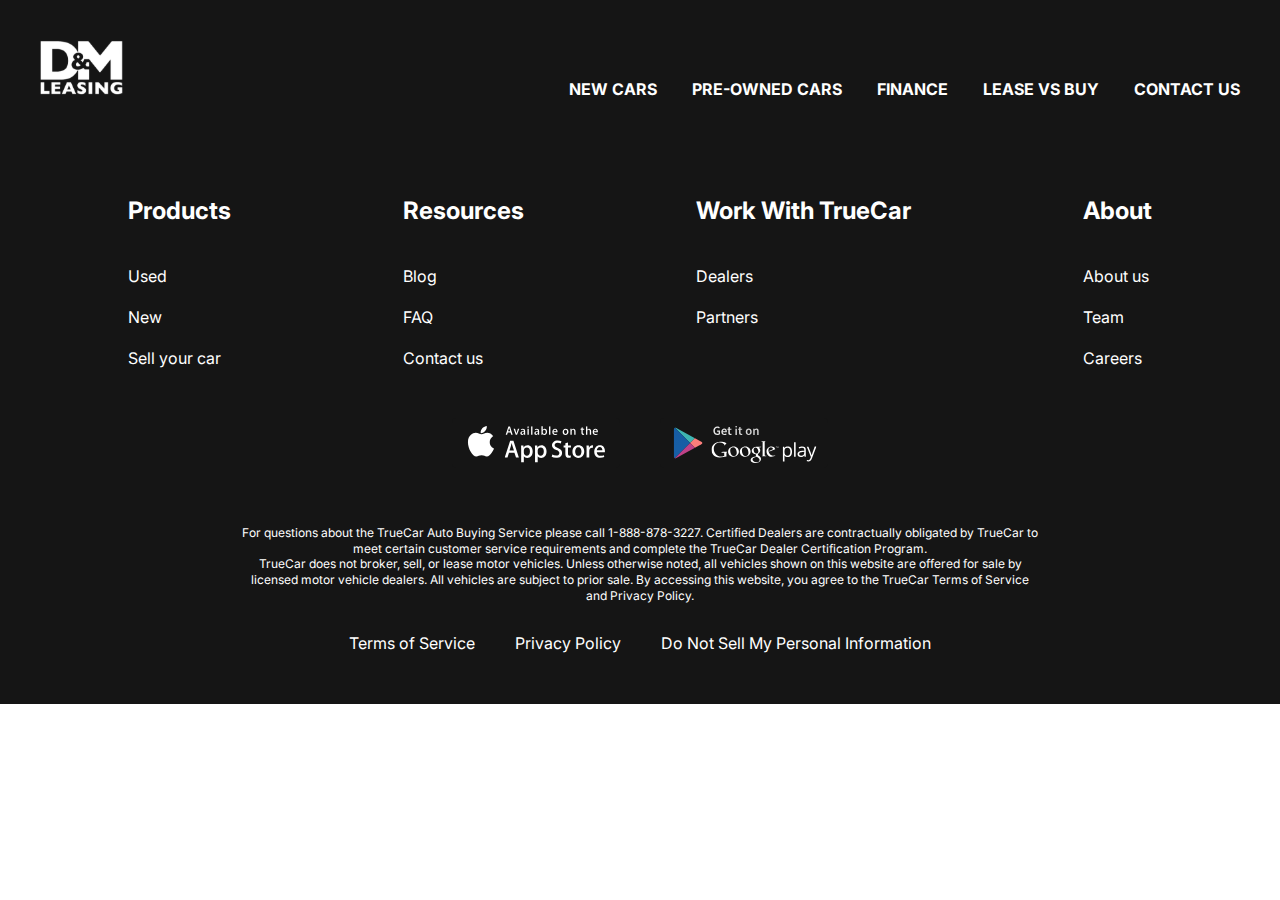
==== index.html @ 7f2f2e2e "header+footer" ====
<!DOCTYPE html>
<html lang="en">
<head>
    <meta charset="UTF-8">
    <meta name="viewport" content="width=device-width, initial-scale=1.0">
    <title>CARS</title>
    <link rel="preconnect" href="https://fonts.googleapis.com">
    <link rel="preconnect" href="https://fonts.gstatic.com" crossorigin>
    <link href="https://fonts.googleapis.com/css2?family=Inter:opsz,wght@14..32,400;700&display=swap" rel="stylesheet">
    <link rel="stylesheet" href="css/style.css">
</head>
<body>
    <div class="wrapper">
        <header class="header header-main">
            <div class="container">
                <div class="header-inner">
                    <a href="#" class="logo">
                        <img src="images/logo.svg" alt="" class="logo-img">
                    </a>
                    
                    <nav class="menu">
                        <ul class="menu-list">
                            <li class="menu-list-item"><a href="#" class="menu-list-link">NEW CARS</a></li>
                            <li class="menu-list-item"><a href="#" class="menu-list-link">PRE-OWNED CARS</a></li>
                            <li class="menu-list-item"><a href="#" class="menu-list-link">FINANCE</a></li>
                            <li class="menu-list-item"><a href="#" class="menu-list-link">LEASE VS BUY</a></li>
                            <li class="menu-list-item"><a href="#" class="menu-list-link">CONTACT US</a></li>
                        </ul>
                    </nav>
                </div>
            </div>
        </header>
        <main class="main">

        </main>
        <footer class="footer">
            <div class="container">
                <nav class="footer-menu">
                    <ul class="footer-menu-list">
                        <li class="footer-menu-item"><p href="#" class="footer-menu-title">Products</p></li>
                        <li class="footer-menu-item"><a href="#" class="footer-menu-link">Used</a></li>
                        <li class="footer-menu-item"><a href="#" class="footer-menu-link">New</a></li>
                        <li class="footer-menu-item"><a href="#" class="footer-menu-link">Sell your car</a></li>
                    </ul>
                    <ul class="footer-menu-list">
                        <li class="footer-menu-item"><p href="#" class="footer-menu-title">Resources</p></li>
                        <li class="footer-menu-item"><a href="#" class="footer-menu-link">Blog</a></li>
                        <li class="footer-menu-item"><a href="#" class="footer-menu-link">FAQ</a></li>
                        <li class="footer-menu-item"><a href="#" class="footer-menu-link">Contact us</a></li>
                    </ul>
                    <ul class="footer-menu-list">
                        <li class="footer-menu-item"><p href="#" class="footer-menu-title">Work With TrueCar</p></li>
                        <li class="footer-menu-item"><a href="#" class="footer-menu-link">Dealers</a></li>
                        <li class="footer-menu-item"><a href="#" class="footer-menu-link">Partners</a></li>
                    </ul>
                    <ul class="footer-menu-list">
                        <li class="footer-menu-item"><p href="#" class="footer-menu-title">About</p></li>
                        <li class="footer-menu-item"><a href="#" class="footer-menu-link">About us</a></li>
                        <li class="footer-menu-item"><a href="#" class="footer-menu-link">Team</a></li>
                        <li class="footer-menu-item"><a href="#" class="footer-menu-link">Careers</a></li>
                    </ul>
                </nav>
                <ul class="app">
                    <li class="app-item">
                        <a href="" class="app-item-link">
                            <img class="app-item-img" src="images/appstore.svg" alt="">
                        </a>
                    </li>
                    <li class="app-item">
                        <a href="" class="app-item-link">
                            <img class="app-item-img" src="images/googleplay.svg" alt="">
                        </a>
                    </li>
                </ul>
                <div class="footer-copy">
                    <p class="footer-copy-text">For questions about the TrueCar Auto Buying Service please call 1-888-878-3227.
                    Certified Dealers are contractually obligated by TrueCar to meet certain customer service requirements and complete the
                    TrueCar Dealer Certification Program.</p>
                    <p class="footer-copy-text">TrueCar does not broker, sell, or lease motor vehicles. Unless otherwise noted, all vehicles shown on this website are
                    offered for sale by licensed motor vehicle dealers. All vehicles are subject to prior sale. By accessing this website,
                    you agree to the TrueCar Terms of Service and Privacy Policy. </p>
                </div>
                <nav class="copy-nav">
                    <ul class="copy-nav-list">
                        <li class="copy-nav-item"><a href="#" class="copy-nav-link">Terms of Service</a></li>
                        <li class="copy-nav-item"><a href="#" class="copy-nav-link">Privacy Policy</a></li>
                        <li class="copy-nav-item"><a href="#" class="copy-nav-link">Do Not Sell My Personal Information</a></li>
                    </ul>
                </nav>
            </div>
        </footer>
    </div>
</body>
</html>
---- css/style.css ----
html{
    box-sizing: border-box;
}

*, *::after, *::before{
    box-sizing: inherit;
    margin: 0;
    padding: 0;
}

ul{
    list-style: none;
}

a{
    text-decoration: none;
    color: inherit;
}

.container {
    max-width: 1220px;
    margin: 0 auto;
    padding: 0 10px;
}

body{
    font-family: "Inter", sans-serif;
    font-size: 16px;
    font-weight: 400;
    line-height: 1.3;
}

/* ---------------header-------------- */

.header{
    background-color: #151515;
}

/* .header-main{
    background-color: transparent;
} */


.header-inner {
    padding-top: 40px;
    padding-bottom: 45px;
    display: flex;
    justify-content: space-between;
    align-items: flex-end;
}
.menu-list {
    display: flex;
    gap: 35px;
}

.menu-list-link {
    color: white;
    text-transform: uppercase;
    font-weight: 700;
    
}

/* ------------------------------------- */

/* --------------footer--------------- */
.footer {
    background-color: #151515;
    padding: 50px 32px;
    color: white;
}

.footer-menu {
    display: flex;
    justify-content: space-around;
    margin-bottom: 50px;
}

.footer-menu-list {
    max-width: 250px;
}

.footer-menu-item +.footer-menu-item{
    padding-top: 20px;
}

.footer-menu-title {
    font-weight: 700;
    font-size: 24px;
    padding-bottom: 20px;
}

.footer-menu-link {}

.app {
    display: flex;
    justify-content: center;
    gap: 40px;
    margin-bottom: 52px;
}

.footer-copy {
    max-width: 800px;
    font-size: 12px;
    margin: 0 auto 30px;
    text-align: center;
}

.copy-nav-list {
    display: flex;
        gap: 40px;
        justify-content: center;
}

/* -------------------------------------- */
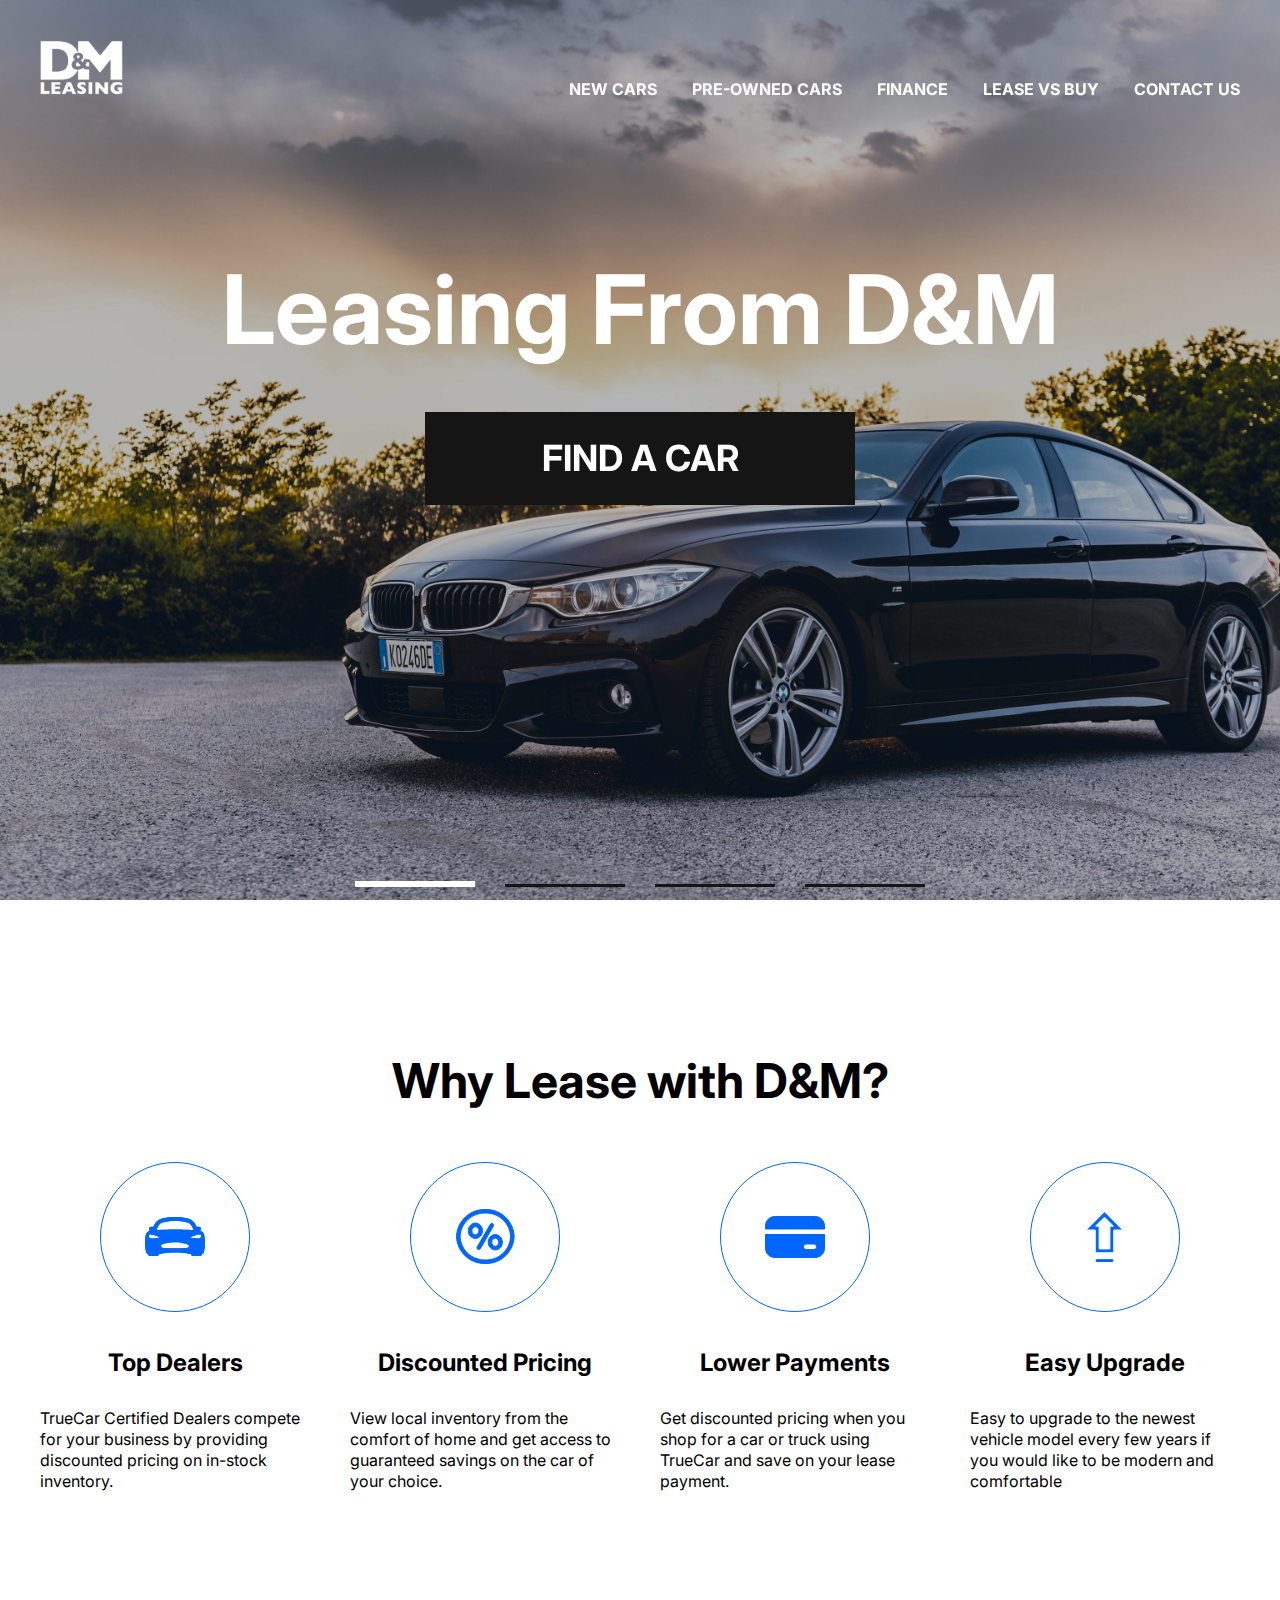
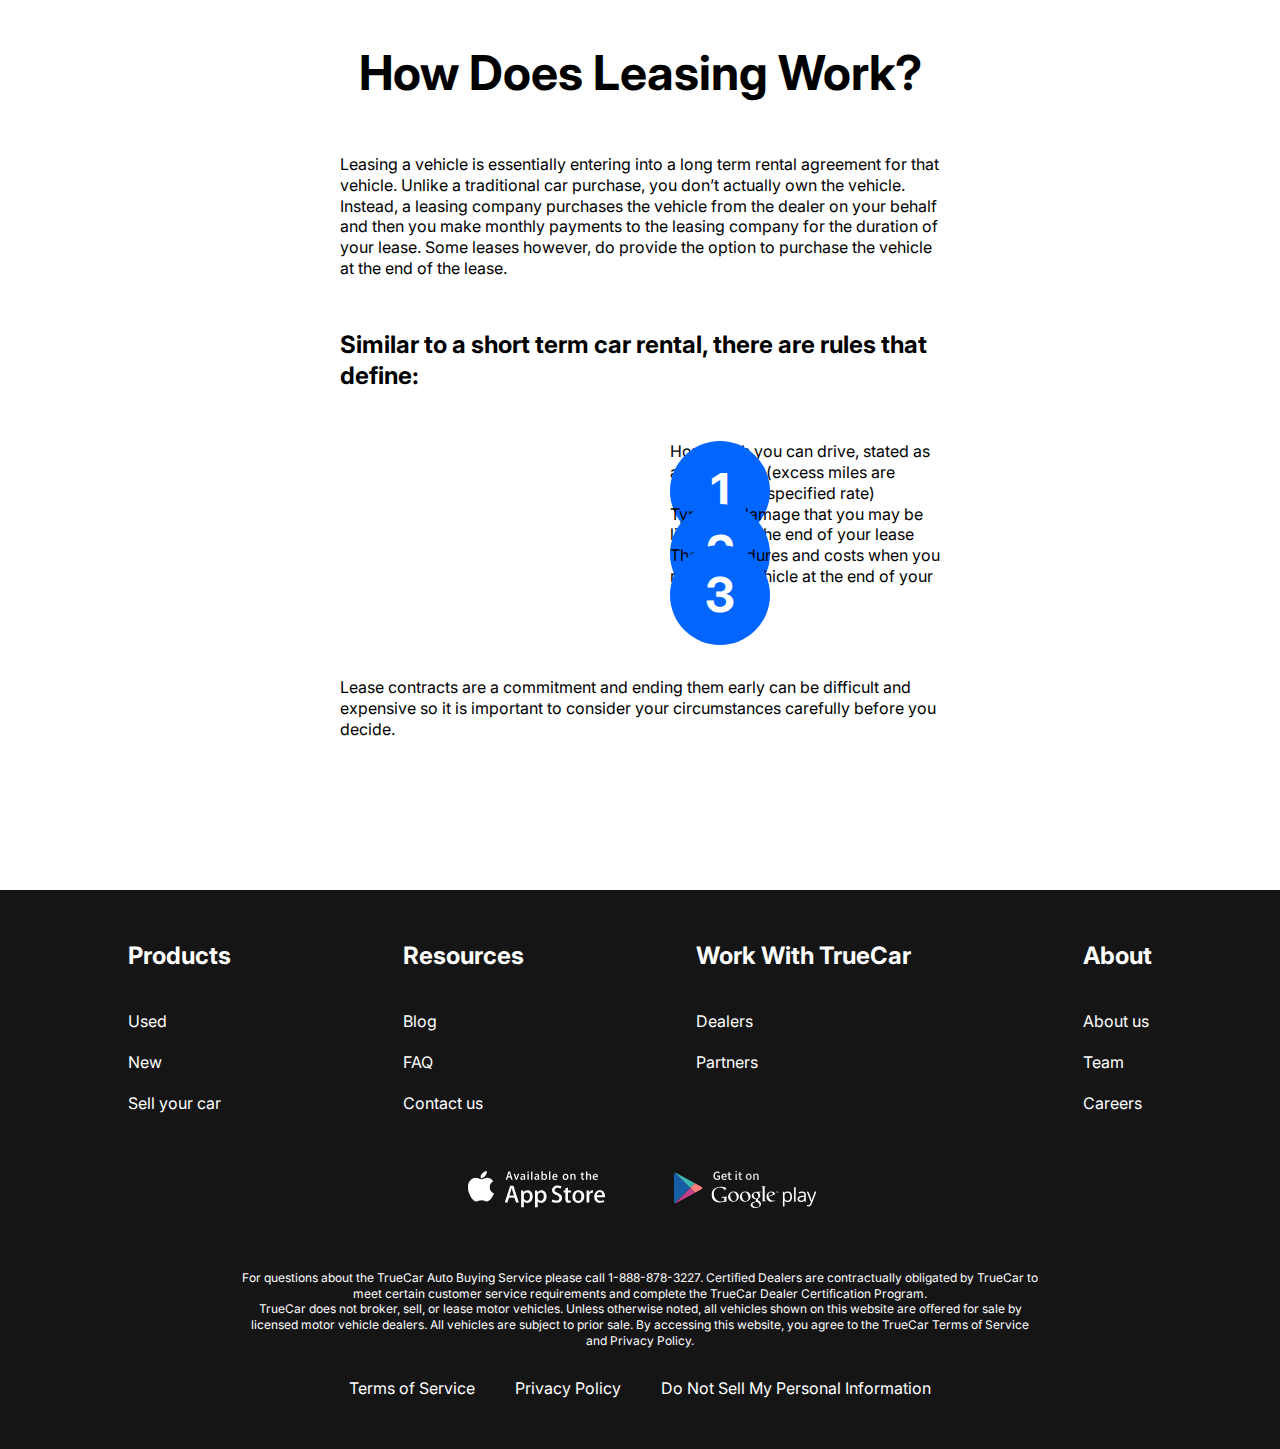
==== commit dfed12ae: "sections" ====
--- a/index.html
+++ b/index.html
@@ -1,14 +1,17 @@
 <!DOCTYPE html>
 <html lang="en">
+
 <head>
     <meta charset="UTF-8">
     <meta name="viewport" content="width=device-width, initial-scale=1.0">
     <title>CARS</title>
     <link rel="preconnect" href="https://fonts.googleapis.com">
     <link rel="preconnect" href="https://fonts.gstatic.com" crossorigin>
-    <link href="https://fonts.googleapis.com/css2?family=Inter:opsz,wght@14..32,400;700&display=swap" rel="stylesheet">
+    <link href="https://fonts.googleapis.com/css2?family=Inter:opsz,wght@14..32,100..900&display=swap" rel="stylesheet">
+    <link rel="stylesheet" href="https://cdn.jsdelivr.net/npm/swiper@11/swiper-bundle.min.css" />
     <link rel="stylesheet" href="css/style.css">
 </head>
+
 <body>
     <div class="wrapper">
         <header class="header header-main">
@@ -17,7 +20,7 @@
                     <a href="#" class="logo">
                         <img src="images/logo.svg" alt="" class="logo-img">
                     </a>
-                    
+
                     <nav class="menu">
                         <ul class="menu-list">
                             <li class="menu-list-item"><a href="#" class="menu-list-link">NEW CARS</a></li>
@@ -31,30 +34,102 @@
             </div>
         </header>
         <main class="main">
+            <section class="top">
+                <div class="container">
+                    <h1 class="title">Leasing From D&M</h1>
+                    <a href="#" class="top-link">FIND A CAR</a>
+                </div>
+            </section>
+            <div class="slider">
+                <div class="swiper">
+                    <div class="swiper-wrapper">
+                        <!-- Slides -->
+                        <div class="swiper-slide" style="background-image: url(images/slide1.jpg);"></div>
+                        <div class="swiper-slide" style="background-image: url(images/slide2.jpg);"></div>
+                        <div class="swiper-slide" style="background-image: url(images/slide1.jpg);"></div>
+                        <div class="swiper-slide" style="background-image: url(images/slide2.jpg);"></div>
 
+                    </div>
+                    <div class="swiper-pagination"></div>
+                </div>
+            </div>
+            <section class="why-lease">
+                <div class="container">
+                    <h2 class="section-title">Why Lease with D&M?</h2>
+                    <ul class="why-lease-list">
+                        <li class="why-lease-item">
+                            <img src="images/why-lease1.svg" alt="" class="why-lease-item-img">
+                            <h3 class="why-lease-title">Top Dealers</h3>
+                            <p class="why-lease-text">TrueCar Certified Dealers compete for your business by providing
+                                discounted pricing on in-stock inventory.</p>
+                        </li>
+                        <li class="why-lease-item">
+                            <img src="images/why-lease2.svg" alt="" class="why-lease-item-img">
+                            <h3 class="why-lease-title">Discounted Pricing</h3>
+                            <p class="why-lease-text">View local inventory from the comfort of home and get access to
+                                guaranteed savings on the car of your choice.</p>
+                        </li>
+                        <li class="why-lease-item">
+                            <img src="images/why-lease3.svg" alt="" class="why-lease-item-img">
+                            <h3 class="why-lease-title">Lower Payments</h3>
+                            <p class="why-lease-text">Get discounted pricing when you shop for a car or truck using
+                                TrueCar and save on your lease payment.</p>
+                        </li>
+                        <li class="why-lease-item">
+                            <img src="images/why-lease4.svg" alt="" class="why-lease-item-img">
+                            <h3 class="why-lease-title">Easy Upgrade</h3>
+                            <p class="why-lease-text">Easy to upgrade to the newest vehicle model every few years if you
+                                would like to be modern and comfortable</p>
+                        </li>
+                    </ul>
+                </div>
+            </section>
+            <section class="how-does">
+                <div class="container">
+                    <div class="inner">
+                        <h2 class="section-title">How Does Leasing Work?</h2>
+                        <p class="how-does-text">Leasing a vehicle is essentially entering into a long term rental agreement for that vehicle. Unlike a traditional car purchase, you don’t actually own the vehicle. Instead, a leasing company purchases the vehicle from the dealer on your behalf and then you make monthly payments to the leasing company for the duration of your lease. Some leases however, do provide the option to purchase the vehicle at the end of the lease.</p>
+                        <h4 class="how-does-title">Similar to a short term car rental, there are rules that define:</h4>
+                        <ol class="how-does-list">
+                            <li class="how-does-item">How much you can drive, stated as annual miles (excess miles are charged at a specified rate)</li>
+                            <li class="how-does-item">Types of damage that you may be liable for at the end of your lease</li>
+                            <li class="how-does-item">The procedures and costs when you return the vehicle at the end of your lease</li>
+                        </ol>
+                        <p class="how-does-text">Lease contracts are a commitment and ending them early can be difficult and expensive so it is important to consider your circumstances carefully before you decide.</p>
+                    </div>
+                </div>
+            </section>
         </main>
         <footer class="footer">
             <div class="container">
                 <nav class="footer-menu">
                     <ul class="footer-menu-list">
-                        <li class="footer-menu-item"><p href="#" class="footer-menu-title">Products</p></li>
+                        <li class="footer-menu-item">
+                            <p href="#" class="footer-menu-title">Products</p>
+                        </li>
                         <li class="footer-menu-item"><a href="#" class="footer-menu-link">Used</a></li>
                         <li class="footer-menu-item"><a href="#" class="footer-menu-link">New</a></li>
                         <li class="footer-menu-item"><a href="#" class="footer-menu-link">Sell your car</a></li>
                     </ul>
                     <ul class="footer-menu-list">
-                        <li class="footer-menu-item"><p href="#" class="footer-menu-title">Resources</p></li>
+                        <li class="footer-menu-item">
+                            <p href="#" class="footer-menu-title">Resources</p>
+                        </li>
                         <li class="footer-menu-item"><a href="#" class="footer-menu-link">Blog</a></li>
                         <li class="footer-menu-item"><a href="#" class="footer-menu-link">FAQ</a></li>
                         <li class="footer-menu-item"><a href="#" class="footer-menu-link">Contact us</a></li>
                     </ul>
                     <ul class="footer-menu-list">
-                        <li class="footer-menu-item"><p href="#" class="footer-menu-title">Work With TrueCar</p></li>
+                        <li class="footer-menu-item">
+                            <p href="#" class="footer-menu-title">Work With TrueCar</p>
+                        </li>
                         <li class="footer-menu-item"><a href="#" class="footer-menu-link">Dealers</a></li>
                         <li class="footer-menu-item"><a href="#" class="footer-menu-link">Partners</a></li>
                     </ul>
                     <ul class="footer-menu-list">
-                        <li class="footer-menu-item"><p href="#" class="footer-menu-title">About</p></li>
+                        <li class="footer-menu-item">
+                            <p href="#" class="footer-menu-title">About</p>
+                        </li>
                         <li class="footer-menu-item"><a href="#" class="footer-menu-link">About us</a></li>
                         <li class="footer-menu-item"><a href="#" class="footer-menu-link">Team</a></li>
                         <li class="footer-menu-item"><a href="#" class="footer-menu-link">Careers</a></li>
@@ -73,22 +148,30 @@
                     </li>
                 </ul>
                 <div class="footer-copy">
-                    <p class="footer-copy-text">For questions about the TrueCar Auto Buying Service please call 1-888-878-3227.
-                    Certified Dealers are contractually obligated by TrueCar to meet certain customer service requirements and complete the
-                    TrueCar Dealer Certification Program.</p>
-                    <p class="footer-copy-text">TrueCar does not broker, sell, or lease motor vehicles. Unless otherwise noted, all vehicles shown on this website are
-                    offered for sale by licensed motor vehicle dealers. All vehicles are subject to prior sale. By accessing this website,
-                    you agree to the TrueCar Terms of Service and Privacy Policy. </p>
+                    <p class="footer-copy-text">For questions about the TrueCar Auto Buying Service please call
+                        1-888-878-3227.
+                        Certified Dealers are contractually obligated by TrueCar to meet certain customer service
+                        requirements and complete the
+                        TrueCar Dealer Certification Program.</p>
+                    <p class="footer-copy-text">TrueCar does not broker, sell, or lease motor vehicles. Unless otherwise
+                        noted, all vehicles shown on this website are
+                        offered for sale by licensed motor vehicle dealers. All vehicles are subject to prior sale. By
+                        accessing this website,
+                        you agree to the TrueCar Terms of Service and Privacy Policy. </p>
                 </div>
                 <nav class="copy-nav">
                     <ul class="copy-nav-list">
                         <li class="copy-nav-item"><a href="#" class="copy-nav-link">Terms of Service</a></li>
                         <li class="copy-nav-item"><a href="#" class="copy-nav-link">Privacy Policy</a></li>
-                        <li class="copy-nav-item"><a href="#" class="copy-nav-link">Do Not Sell My Personal Information</a></li>
+                        <li class="copy-nav-item"><a href="#" class="copy-nav-link">Do Not Sell My Personal
+                                Information</a></li>
                     </ul>
                 </nav>
             </div>
         </footer>
     </div>
+    <script src="https://cdn.jsdelivr.net/npm/swiper@11/swiper-bundle.min.js"></script>
+    <script src="js/main.js"></script>
 </body>
+
 </html>--- a/css/style.css
+++ b/css/style.css
@@ -21,6 +21,27 @@
     max-width: 1220px;
     margin: 0 auto;
     padding: 0 10px;
+}
+
+.section-title {
+    margin-bottom: 50px;
+    font-size: 48px;
+    font-weight: 700;
+    text-align: center;
+}
+.wrapper{
+    min-height: 100%;
+    display: flex;
+    flex-direction: column;
+
+}
+
+html, body{
+    height: 100%;
+}
+
+.main{
+    flex-grow: 1;
 }
 
 body{
@@ -36,9 +57,13 @@
     background-color: #151515;
 }
 
-/* .header-main{
+.header-main{
     background-color: transparent;
-} */
+    position: absolute;
+    z-index: 5;
+    left: 0;
+    right: 0;
+}
 
 
 .header-inner {
@@ -61,6 +86,156 @@
 }
 
 /* ------------------------------------- */
+
+/* ----------------main----------- */
+
+/* ------header top------------ */
+
+.top {
+    color: white;
+    text-align: center;
+    padding-top: 247px;
+    padding-bottom: 50px;
+    background-image: url();
+    z-index: 5;
+    position: absolute;
+    left: 0;
+    right: 0;
+}
+
+.title {
+    padding-bottom: 40px;
+    font-size: 96px;
+    font-weight: 700;
+}
+
+.top-link {
+
+    background-color: #151515;
+    padding: 23px;
+    max-width: 430px;
+    width: 100%;
+    display: inline-block;
+    text-transform: uppercase;
+    font-size: 36px;
+    font-weight: 700;
+}
+
+.swiper::before{
+    content: '';
+    background: rgba(21, 21, 21, .3);
+    position: absolute;
+    z-index: 5;
+    top: 0;
+    bottom: 0;
+    right: 0;
+    left: 0;
+}
+
+
+.swiper-slide{
+    height: 100vh;
+    background-position: top ;
+    background-repeat: no-repeat;
+    background-size: cover;
+} 
+
+.swiper-pagination-bullet{
+    width: 120px;
+    height: 3px;
+    background-color: #151515;
+    border-radius: 0;
+    opacity: 1;
+    margin: 0 15px !important;
+}
+.swiper-pagination-bullet-active{
+    height: 6px;
+    background-color: #fff;
+}
+
+/* ------------------------------------- */
+
+/* ---------------why-lease---------------------- */
+
+.why-lease {
+    padding: 150px 0;
+}
+
+.why-lease-list {
+    display: grid;
+    grid-template-columns: repeat(4, 1fr);
+    gap: 40px;
+    text-align: center;
+}
+.why-lease-item {
+}
+.why-lease-item-img {
+    margin-bottom: 30px;
+}
+.why-lease-title {
+    margin-bottom: 30px;
+    font-size: 24px;
+    font-weight: 700;
+}
+.why-lease-text {
+    text-align: left;
+}
+
+/* ------------------------------------- */
+
+/* ---------------how-does---------------------- */
+
+
+.how-does {
+    padding-bottom: 150px;
+}
+
+.inner {
+    max-width: 600px;
+    margin: 0 auto;
+}
+
+.how-does-text {
+}
+.how-does-title {
+    font-size: 24px;
+    font-weight: 700;
+    margin-top: 50px;
+}
+.how-does-list {
+    padding: 50px 0 70px;
+    counter-reset: myCounter;
+}
+
+.how-does-item::before{
+    counter-increment: myCounter;
+    content: counter(myCounter);
+    display: flex;
+    justify-content: center;
+    align-items: center;
+    background-color: #0066FF;
+    font-size: 48px;
+    font-weight: 700;
+    width: 100px;
+    height: 100px;
+    border-radius: 50%;
+    color: white;
+    position: absolute;
+
+}
+.how-does-item {
+    list-style-type: none;
+    width: 270px;
+    position: relative;
+    margin-left: auto;
+    padding-left: 240px;
+    left: 0;
+    box-sizing: content-box;
+}
+
+
+/* ------------------------------------- */
+
 
 /* --------------footer--------------- */
 .footer {
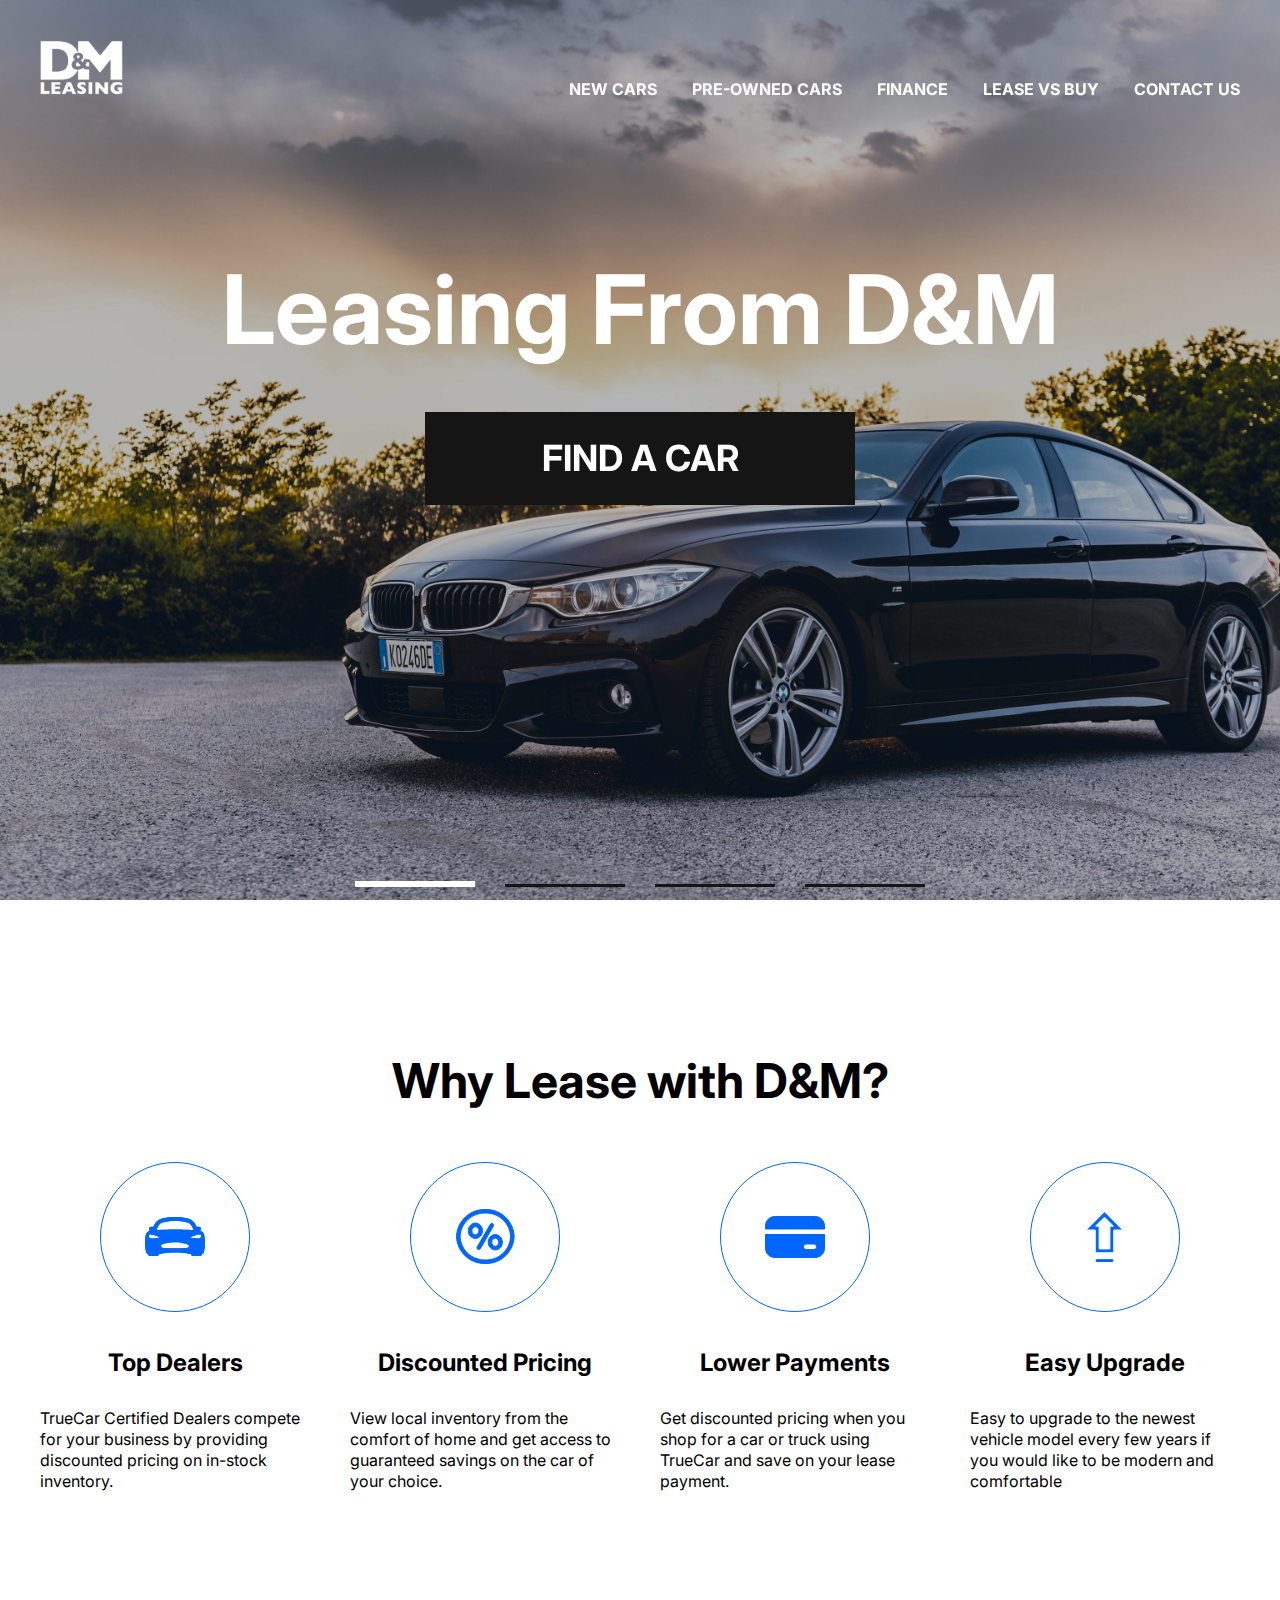
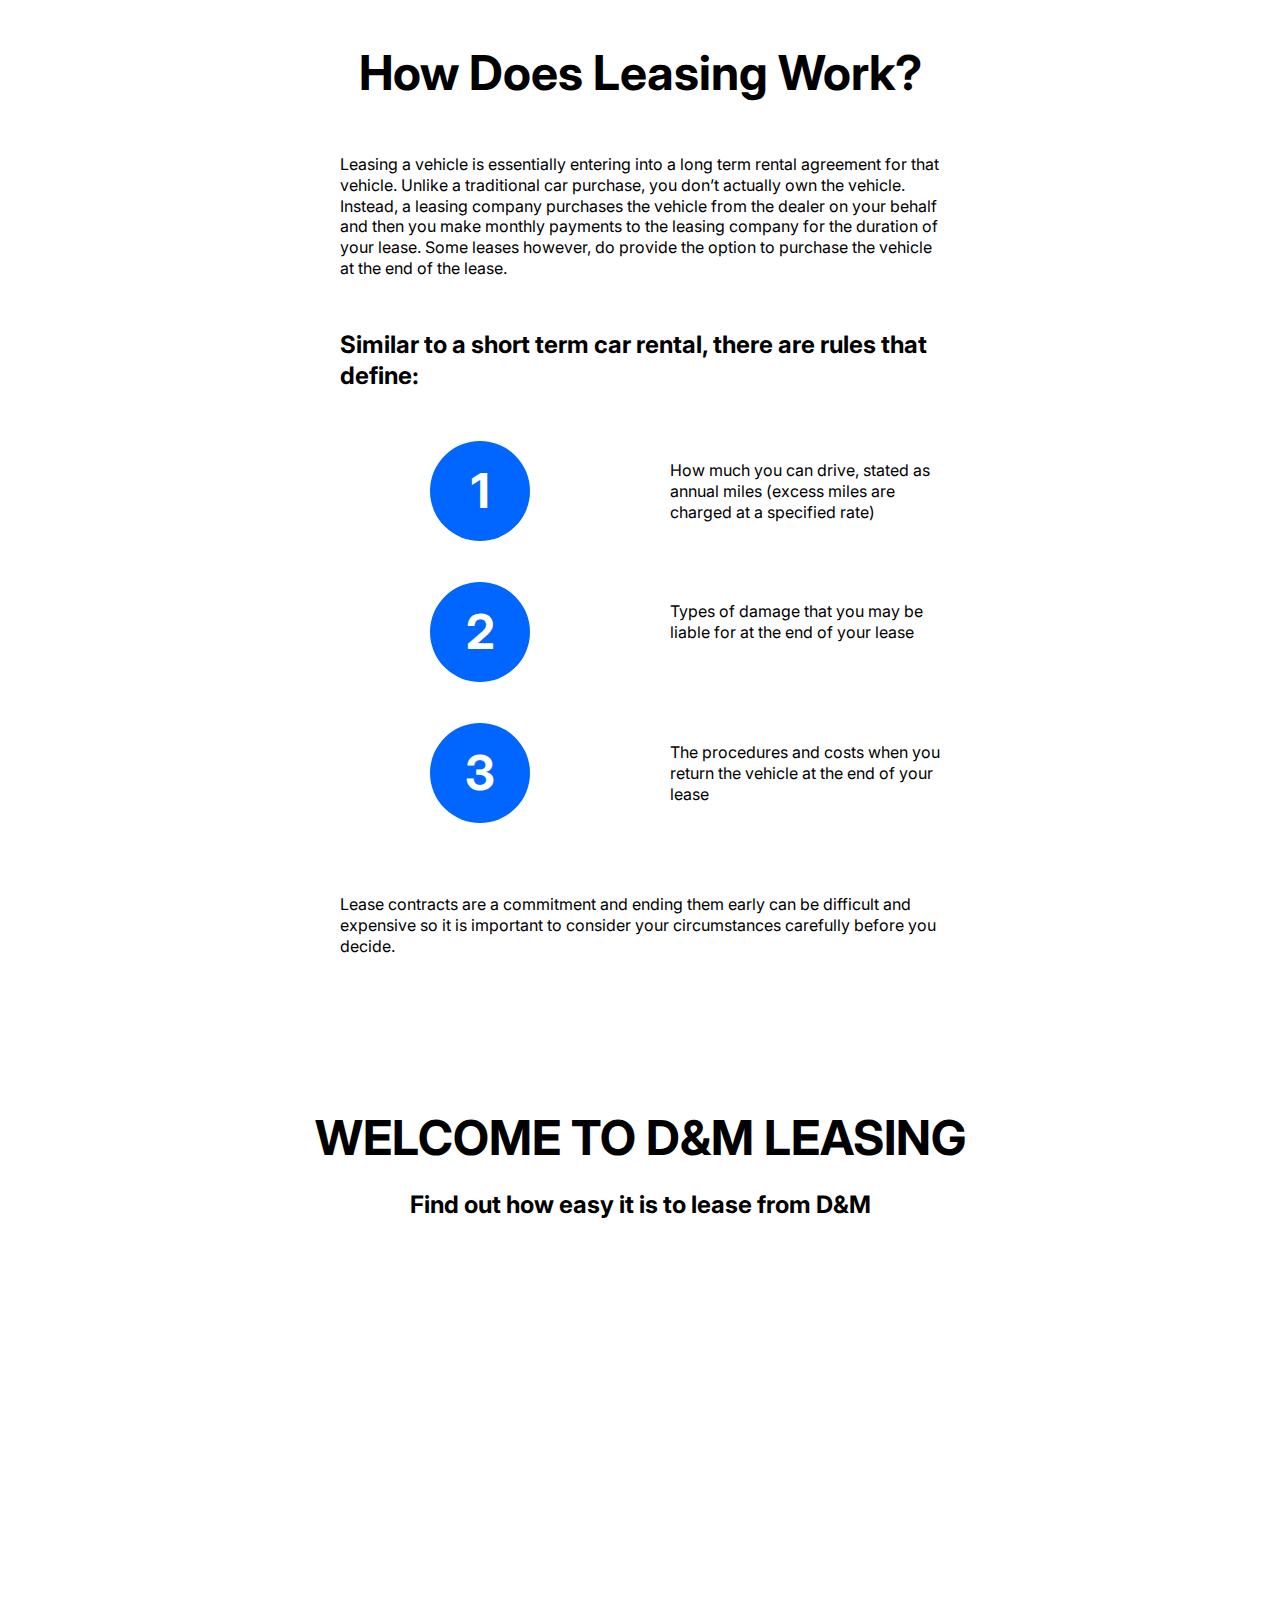
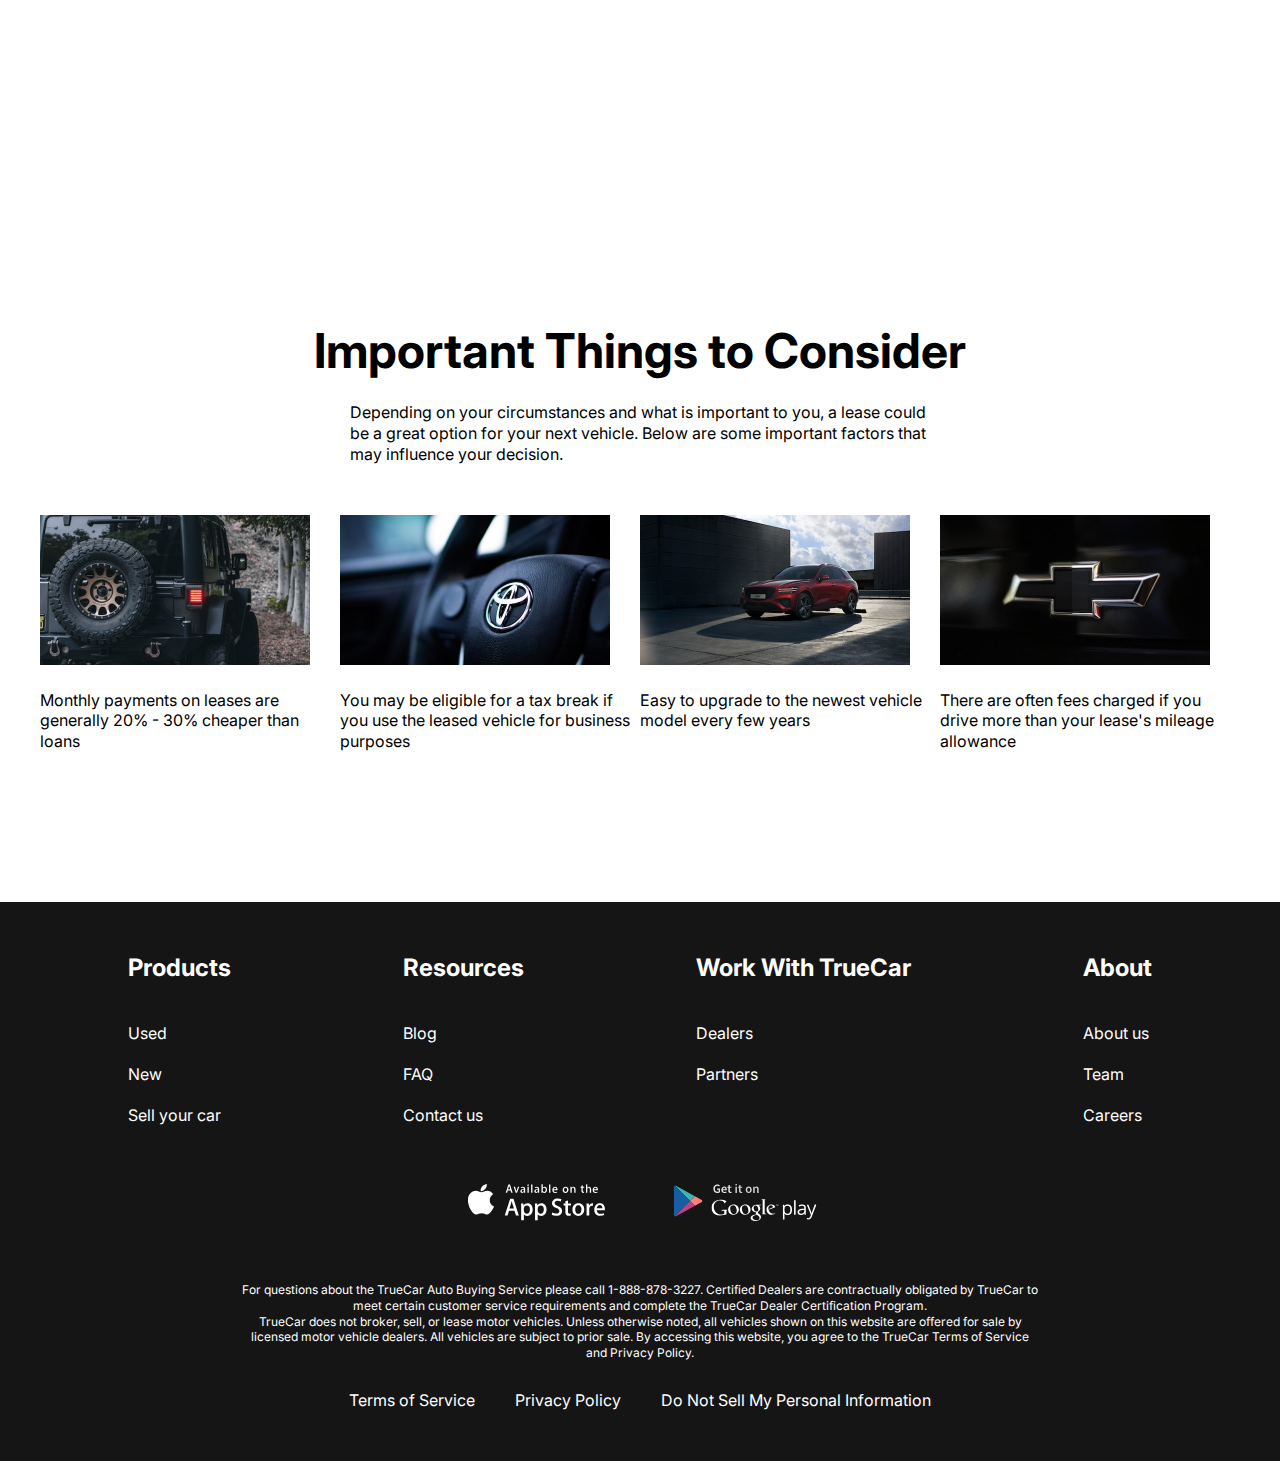
==== commit 49799a28: "contacts" ====
--- a/index.html
+++ b/index.html
@@ -17,17 +17,17 @@
         <header class="header header-main">
             <div class="container">
                 <div class="header-inner">
-                    <a href="#" class="logo">
+                    <a href="index.html" class="logo">
                         <img src="images/logo.svg" alt="" class="logo-img">
                     </a>
 
                     <nav class="menu">
                         <ul class="menu-list">
-                            <li class="menu-list-item"><a href="#" class="menu-list-link">NEW CARS</a></li>
+                            <li class="menu-list-item"><a href="new-cars.html" class="menu-list-link">NEW CARS</a></li>
                             <li class="menu-list-item"><a href="#" class="menu-list-link">PRE-OWNED CARS</a></li>
                             <li class="menu-list-item"><a href="#" class="menu-list-link">FINANCE</a></li>
                             <li class="menu-list-item"><a href="#" class="menu-list-link">LEASE VS BUY</a></li>
-                            <li class="menu-list-item"><a href="#" class="menu-list-link">CONTACT US</a></li>
+                            <li class="menu-list-item"><a href="contacts.html" class="menu-list-link">CONTACT US</a></li>
                         </ul>
                     </nav>
                 </div>
@@ -37,7 +37,7 @@
             <section class="top">
                 <div class="container">
                     <h1 class="title">Leasing From D&M</h1>
-                    <a href="#" class="top-link">FIND A CAR</a>
+                    <a href="new-cars.html" class="top-link">FIND A CAR</a>
                 </div>
             </section>
             <div class="slider">
@@ -97,6 +97,47 @@
                         </ol>
                         <p class="how-does-text">Lease contracts are a commitment and ending them early can be difficult and expensive so it is important to consider your circumstances carefully before you decide.</p>
                     </div>
+                </div>
+            </section>
+            <section class="video">
+                <div class="container">
+                    <h2 class="section-title video-title">WELCOME TO D&M LEASING</h2>
+                    <p class="video-text">Find out how easy it is to lease from D&M</p>
+                    <iframe class="video-content" width="1000" height="500" src="https://www.youtube.com/embed/npg0AP4r5_E?si=N8Wsw5i6LvBxUWkn" title="YouTube video player" frameborder="0" allow="accelerometer; autoplay; clipboard-write; encrypted-media; gyroscope; picture-in-picture; web-share" referrerpolicy="strict-origin-when-cross-origin" allowfullscreen></iframe>
+                </div>
+            </section>
+            <section class="important">
+                <div class="container">
+                    <h2 class="section-title important-title">Important Things to Consider</h2>
+                    <p class="important-text">
+                        Depending on your circumstances and what is important to you, a lease could be a great option for your next vehicle. Below are some important factors that may influence your decision.
+                    </p>
+                    <ul class="important-list">
+                        <li class="important-item">
+                            <img src="images/imp-1.jpg" alt="" class="important-item-img">
+                        <p class="important-item-text">
+                            Monthly payments on leases are generally 20% - 30% cheaper than loans
+                        </p>
+                    </li>
+                        <li class="important-item">
+                            <img src="images/imp-2.jpg" alt="" class="important-item-img">
+                        <p class="important-item-text">
+                            You may be eligible for a tax break if you use the leased vehicle for business purposes
+                        </p>
+                    </li>
+                        <li class="important-item">
+                            <img src="images/imp-3.jpg" alt="" class="important-item-img">
+                        <p class="important-item-text">
+                            Easy to upgrade to the newest vehicle model every few years
+                        </p>
+                    </li>
+                        <li class="important-item">
+                            <img src="images/imp-4.jpg" alt="" class="important-item-img">
+                        <p class="important-item-text">
+                            There are often fees charged if you drive more than your lease's mileage allowance
+                        </p>
+                    </li>
+                    </ul>
                 </div>
             </section>
         </main>
--- a/css/style.css
+++ b/css/style.css
@@ -60,7 +60,7 @@
 .header-main{
     background-color: transparent;
     position: absolute;
-    z-index: 5;
+    z-index: 10;
     left: 0;
     right: 0;
 }
@@ -207,6 +207,19 @@
     counter-reset: myCounter;
 }
 
+.how-does-item {
+    list-style-type: none;
+    width: 270px;
+    position: relative;
+    margin-left: auto;
+    box-sizing: content-box;
+    padding: 19px 0 19px 240px;
+    min-height: 63px;
+}
+.how-does-item +.how-does-item{
+    margin-top: 40px;
+}
+
 .how-does-item::before{
     counter-increment: myCounter;
     content: counter(myCounter);
@@ -221,21 +234,172 @@
     border-radius: 50%;
     color: white;
     position: absolute;
-
-}
-.how-does-item {
-    list-style-type: none;
+    left: 0;
+    top: 0;
+}
+
+/* ------------------------------------- */
+
+/* -------------video------------------------ */
+
+.video{
+    padding-bottom: 150px;
+}
+
+.video-title{
+    margin-bottom: 20px;
+}
+
+.video-text{
+    font-size: 24px;
+    font-weight: 700;margin-bottom: 50px;
+    text-align: center;
+}
+
+.video-content{
+    margin: 0 auto;
+    display: block;
+}
+
+
+/* ------------------------------------- */
+
+
+/* ----------important--------------------------- */
+
+.important {
+    padding-bottom: 150px;
+}
+.important-title {
+    margin-bottom: 20px;
+}
+.important-text {
+    margin: 0 auto 50px;
+    max-width: 580px;
+}
+.important-list {
+    display: grid;
+    grid-template-columns: repeat(4, 1fr);
+}
+.important-item {
+
+}
+.important-item-img {
+    margin-bottom: 20px;
+}
+.important-item-text {
+}
+
+/* ------------------------------------- */
+/* ------------------------------------- */
+
+
+
+/* ------------------------------------- */
+/* ----------------CONTACTS PAGE--------------------- */
+
+/* --------------contacts----------------------- */
+
+.contacts {
+    padding: 100px 0 150px;
+}
+.contacts-title {
+    margin-bottom: 20px;
+}
+.contacts-text {
+    margin-bottom: 50px;
+    text-align: center;
+    font-weight: 700;font-size: 24px;
+    padding: 0 100px;
+}
+.form {
+    max-width: 580px;
+    margin: 0 auto;
+    display: flex;
+    justify-content: space-between;
+    flex-wrap: wrap;
+
+}
+.form-input {
     width: 270px;
-    position: relative;
-    margin-left: auto;
-    padding-left: 240px;
-    left: 0;
-    box-sizing: content-box;
-}
-
-
-/* ------------------------------------- */
-
+    padding: 18px 20px;
+    display: inline-block;
+    border: 1px solid #0066FF;
+    margin-bottom: 50px;
+    font-family: "Inter", sans-serif;
+    font-size: 16px;
+    font-weight: 400;
+    line-height: 1.3;
+    color: black;
+}
+
+.form-input::placeholder, .form-textarea::placeholder{
+    font-family: "Inter", sans-serif;
+    font-size: 16px;
+    font-weight: 400;
+    line-height: 1.3;
+    color: black;
+    opacity: .5;
+}
+.form-textarea {
+    width: 100%;
+    resize: none;
+    padding: 28px 20px;
+    height: 290px;
+    border: 1px solid #0066FF;
+    font-family: "Inter", sans-serif;
+    font-size: 16px;
+    font-weight: 400;
+    line-height: 1.3;
+    color: black;
+    margin-bottom: 50px;
+
+}
+.form-btn {
+    text-transform: uppercase;
+    color: #fff;
+    background-color: #151515;
+    font-family: "Inter", sans-serif;
+    font-size: 16px;
+    font-weight: 400;
+    line-height: 1.3;
+    padding: 13px 61px;
+    margin: 0 auto;
+}
+
+/* ------------------------------------- */
+/* -------------------------blog------------ */
+.blog {
+padding-bottom: 150px;    
+}
+
+.blog-items {
+    display: grid;
+    grid-template-columns: repeat(2, 1fr);
+    gap: 40px;
+}
+.blog-item {
+    display: flex;
+    justify-content: space-between;
+    flex-wrap: wrap;
+}
+.blog-item-img {
+    margin-bottom: 30px;
+    width: 100%;
+}
+.blog-item-title {
+    flex-basis: 446px;
+    font-size: 24px;
+    font-weight: 700;
+}
+.blog-item-link {
+    color: white;
+    background-color: #0066FF;
+    padding: 4px 20px;
+
+}
+
+/* ------------------------------------- */
 
 /* --------------footer--------------- */
 .footer {
